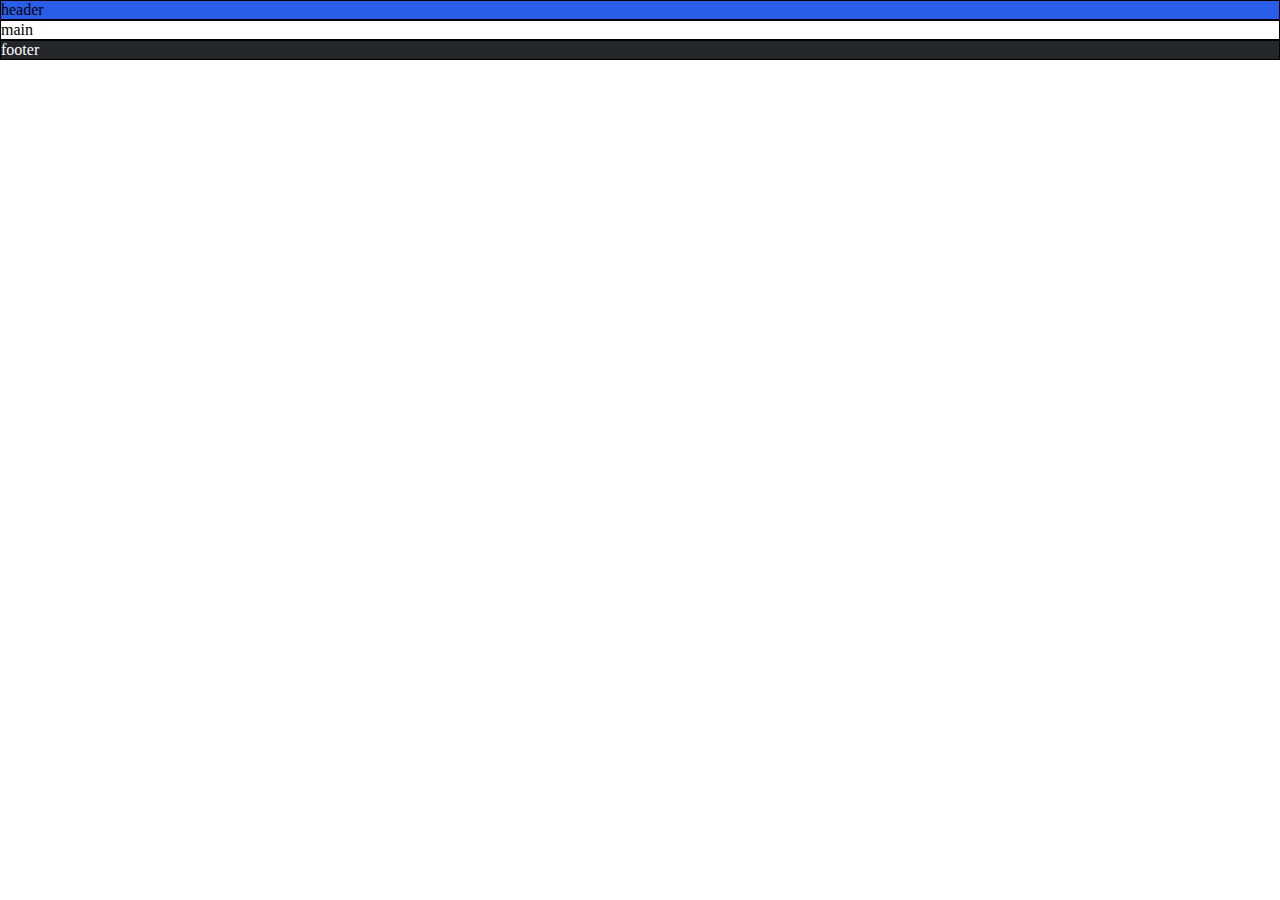
==== index.html @ 6c588169 "fixed first structure" ====
<!DOCTYPE html>
<html lang="en">
<head>
    <meta charset="UTF-8">
    <meta name="viewport" content="width=device-width, initial-scale=1.0">
    <link rel="stylesheet" href="css/style.css">
    <title>Discord</title>
</head>
<body>
    <header class="debug">
        header
    </header>

    <main class="debug">
        main
    </main>

    <footer class="debug">
        footer
    </footer>
</body>
</html>
---- css/style.css ----
*{
    margin: 0;
    padding: 0;
    box-sizing: border-box;
}
:root {
	--color-accessory: #7585e2;
	--color-secondary: #ffffff;
	--color-header-bg: #2a5ee8;
	--color-primary: #23272a;
	--color-grey-bg: #f6f6f6;
}
body{
    background-color: var(--color-secondary);
}
.debug{
    border: 1px solid black;
}
.container{
    max-width: 1200px;
    margin: 0 auto;
}
/* header */
header{
    background-color: var(--color-header-bg);
}
footer{
    background-color: var(--color-primary);
    color: white;
}
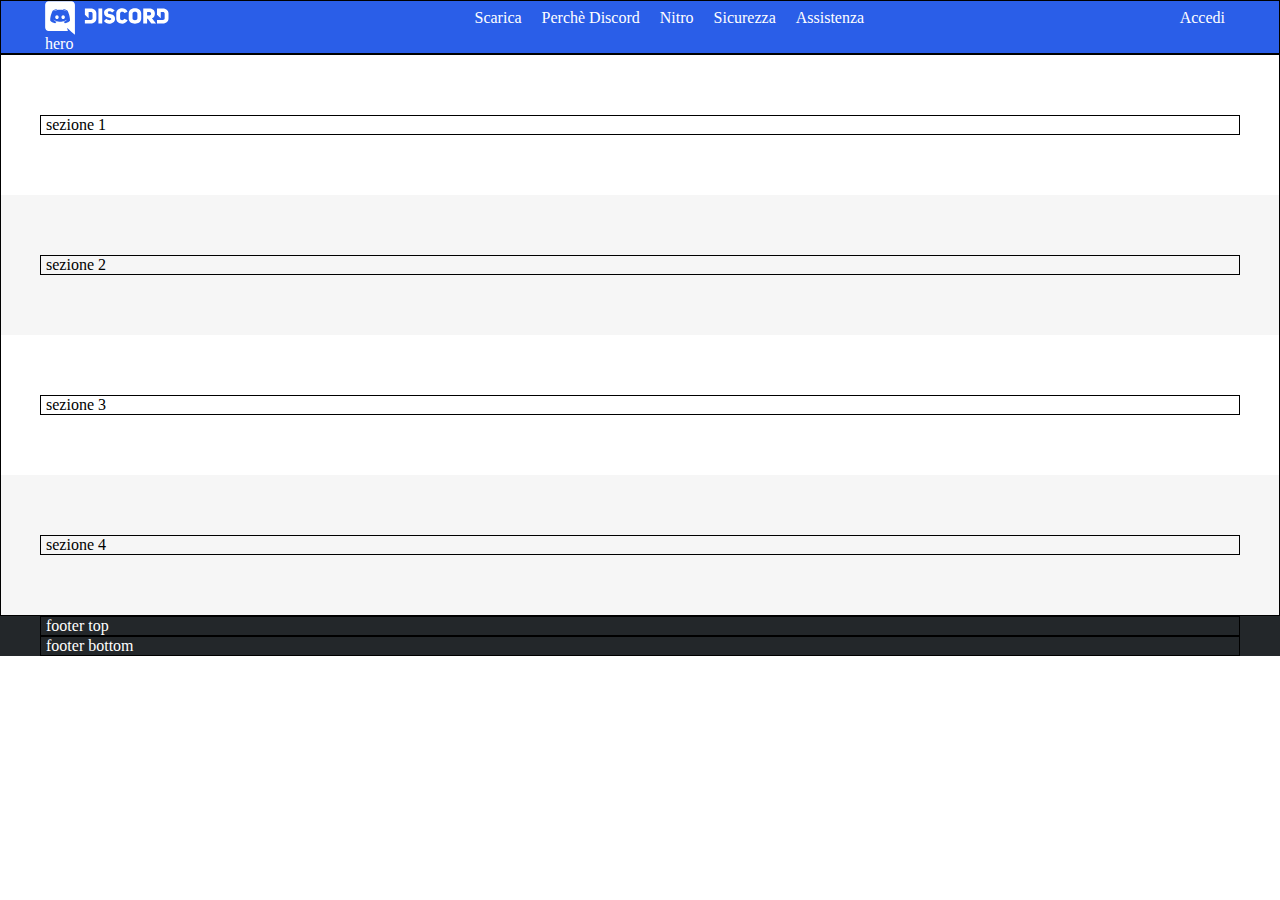
==== commit 543c9b99: "flex header" ====
--- a/index.html
+++ b/index.html
@@ -8,15 +8,49 @@
 </head>
 <body>
     <header class="debug">
-        header
+        <nav class="container d-flex">
+           <img src="img/logo.svg" alt="Logo-Discord">
+            <ul class="d-flex">
+                <li><a href="">Scarica</a></li>
+                <li><a href="">Perchè Discord</a></li>
+                <li><a href="">Nitro</a></li>
+                <li><a href="">Sicurezza</a></li>
+                <li><a href="">Assistenza</a></li>
+            </ul>
+            <a href="">Accedi</a>
+        </nav>
+        <div id="hero" class="container">
+            hero
+        </div>
     </header>
 
     <main class="debug">
-        main
+        <section>
+            <div class="debug container">
+                sezione 1
+            </div>
+        </section>
+        <section class="even">
+            <div class="debug container">
+                sezione 2
+            </div>
+        </section>
+        <section>
+            <div class="debug container">
+                sezione 3
+            </div>
+        </section>
+        <section class="even">
+            <div class="debug container">
+                sezione 4
+            </div>
+        </section>
+        
     </main>
 
-    <footer class="debug">
-        footer
+    <footer>
+        <div class="debug container">footer top</div>
+        <div class="debug container">footer bottom</div>
     </footer>
 </body>
 </html>--- a/css/style.css
+++ b/css/style.css
@@ -19,11 +19,41 @@
 .container{
     max-width: 1200px;
     margin: 0 auto;
+    padding: 0 5px;
 }
+.d-flex{
+    display: flex;
+    flex-flow: row wrap;
+    justify-content: space-between;
+    align-items: center;
+    align-content: center;
+}
+ul{
+    list-style: none;
+}
+a, a:hover{
+    color: var(--color-secondary);
+    display: block;
+    padding: 6px 10px;
+    text-decoration: none;
+}
+
 /* header */
 header{
     background-color: var(--color-header-bg);
+    color: white;
 }
+
+
+/* main */
+main section{
+    padding: 60px 0;
+}
+.even{
+    background-color: var(--color-grey-bg);
+}
+
+/* footer */
 footer{
     background-color: var(--color-primary);
     color: white;
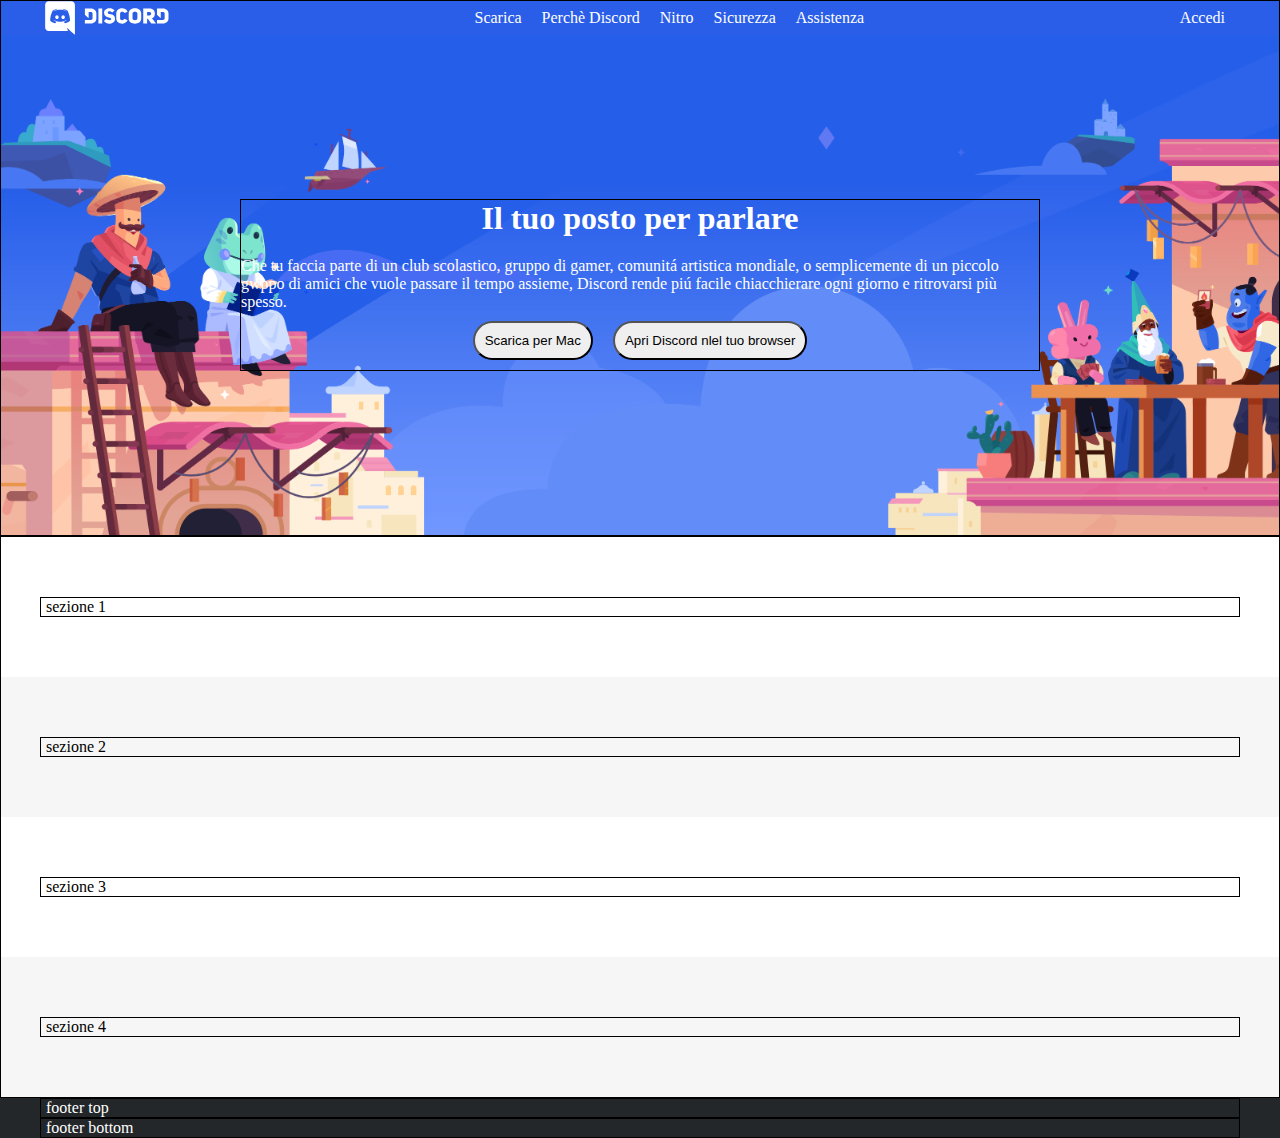
==== commit 7b7814f7: "hero section 1st draft" ====
--- a/index.html
+++ b/index.html
@@ -19,8 +19,17 @@
             </ul>
             <a href="">Accedi</a>
         </nav>
-        <div id="hero" class="container">
-            hero
+        <div id="hero">
+            <div class="container d-flex f-center">
+                <div class="hero-content debug d-flex f-center">
+                    <h1>Il tuo posto per parlare</h1>
+                    <p>Che tu faccia parte di un club scolastico, gruppo di gamer, comunitá artistica mondiale, o semplicemente di un piccolo gwppo di amici che vuole passare il tempo assieme,
+                    Discord rende piú facile chiacchierare ogni giorno e ritrovarsi più spesso.
+                    </p>
+                    <button class="button">Scarica per Mac</button>
+                    <button class="button">Apri Discord nlel tuo browser</button>
+                </div>
+            </div>
         </div>
     </header>
 
--- a/css/style.css
+++ b/css/style.css
@@ -21,13 +21,7 @@
     margin: 0 auto;
     padding: 0 5px;
 }
-.d-flex{
-    display: flex;
-    flex-flow: row wrap;
-    justify-content: space-between;
-    align-items: center;
-    align-content: center;
-}
+
 ul{
     list-style: none;
 }
@@ -37,13 +31,44 @@
     padding: 6px 10px;
     text-decoration: none;
 }
+.button{
+    padding: 10px;
+    margin: 10px;
+    border-radius: 25px;
+}
+
+/* flex */
+.d-flex{
+    display: flex;
+    flex-flow: row wrap;
+    justify-content: space-between;
+    align-items: center;
+    align-content: center;
+}
+.f-center{
+    justify-content: center;
+}
+#hero .container{
+    min-height: 500px;
+}
+
 
 /* header */
 header{
     background-color: var(--color-header-bg);
     color: white;
 }
-
+#hero{
+    background-image: url('../img/jumbo.png');
+    background-size: cover;
+    background-repeat: no-repeat;
+}
+.hero-content{
+    max-width: 800px;
+}
+h1{
+    margin-bottom: 20px;
+}
 
 /* main */
 main section{
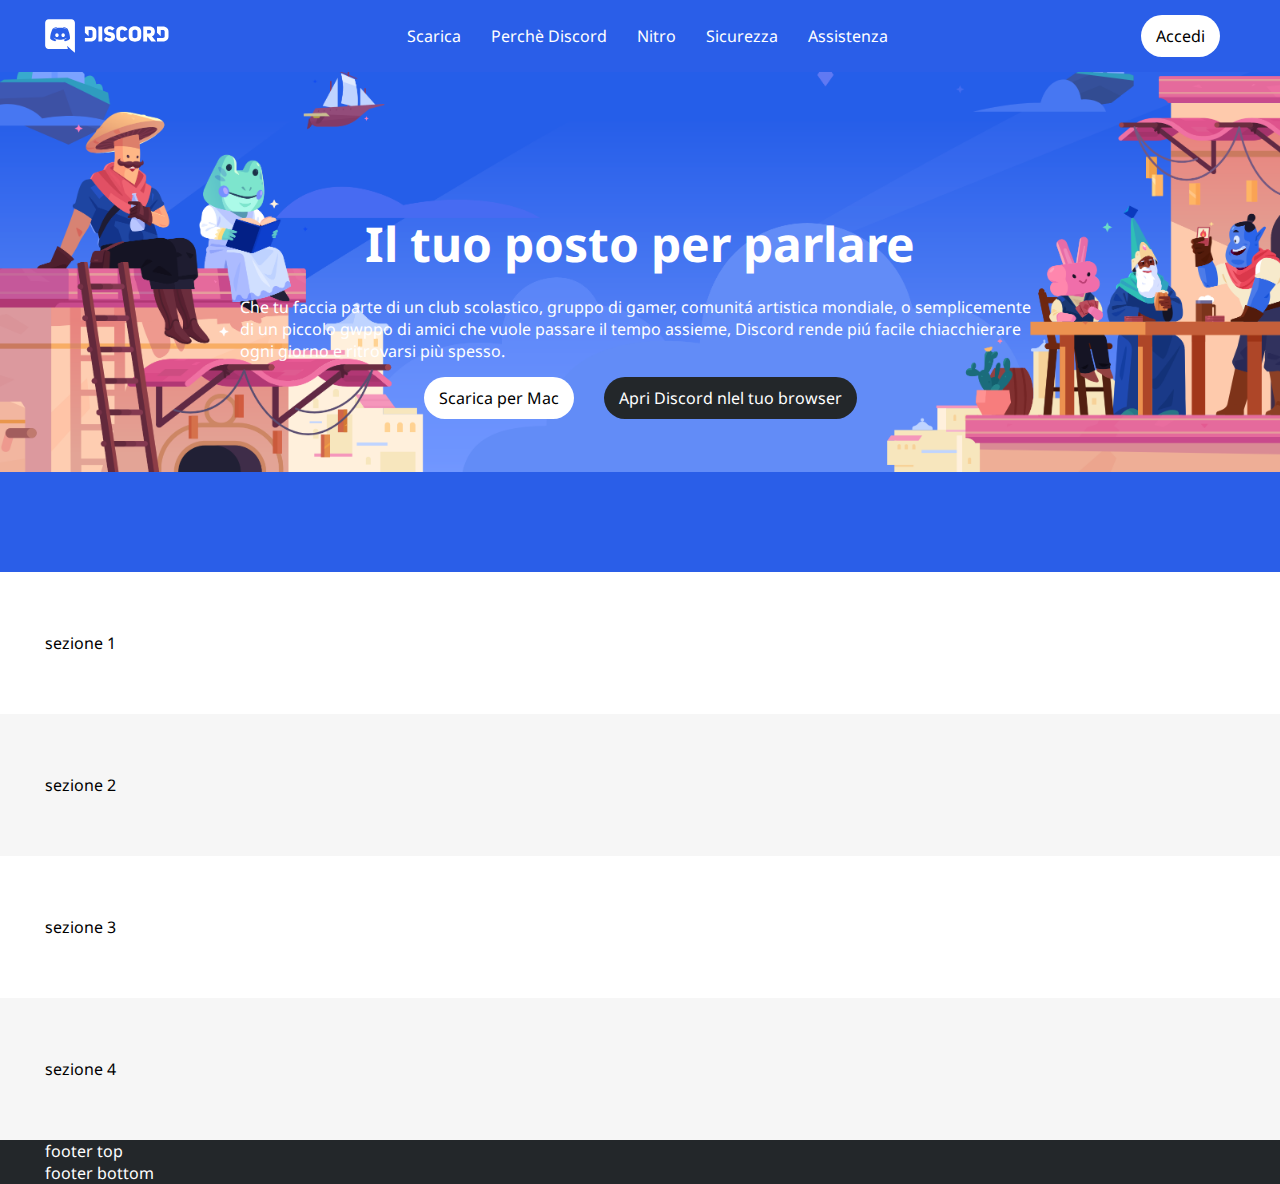
==== commit 79b8a9ed: "ended header" ====
--- a/index.html
+++ b/index.html
@@ -3,6 +3,10 @@
 <head>
     <meta charset="UTF-8">
     <meta name="viewport" content="width=device-width, initial-scale=1.0">
+    <link rel="preconnect" href="https://fonts.googleapis.com">
+    <link rel="preconnect" href="https://fonts.gstatic.com" crossorigin>
+    <link href="https://fonts.googleapis.com/css2?family=Noto+Sans&display=swap" rel="stylesheet">
+    <link rel="stylesheet" href="https://cdnjs.cloudflare.com/ajax/libs/font-awesome/6.4.2/css/all.min.css" integrity="sha512-z3gLpd7yknf1YoNbCzqRKc4qyor8gaKU1qmn+CShxbuBusANI9QpRohGBreCFkKxLhei6S9CQXFEbbKuqLg0DA==" crossorigin="anonymous" referrerpolicy="no-referrer" />
     <link rel="stylesheet" href="css/style.css">
     <title>Discord</title>
 </head>
@@ -17,7 +21,7 @@
                 <li><a href="">Sicurezza</a></li>
                 <li><a href="">Assistenza</a></li>
             </ul>
-            <a href="">Accedi</a>
+            <a href="" class="button">Accedi</a>
         </nav>
         <div id="hero">
             <div class="container d-flex f-center">
@@ -26,8 +30,11 @@
                     <p>Che tu faccia parte di un club scolastico, gruppo di gamer, comunitá artistica mondiale, o semplicemente di un piccolo gwppo di amici che vuole passare il tempo assieme,
                     Discord rende piú facile chiacchierare ogni giorno e ritrovarsi più spesso.
                     </p>
-                    <button class="button">Scarica per Mac</button>
-                    <button class="button">Apri Discord nlel tuo browser</button>
+                    <a href="" class="button">
+                        <i class="fa-solid fa-down-long" style="color: #000000;"></i>
+                        Scarica per Mac
+                    </a>
+                    <a href="" class="button bg-primary">Apri Discord nlel tuo browser</a>
                 </div>
             </div>
         </div>
--- a/css/style.css
+++ b/css/style.css
@@ -9,13 +9,14 @@
 	--color-header-bg: #2a5ee8;
 	--color-primary: #23272a;
 	--color-grey-bg: #f6f6f6;
+    font-family: 'Noto Sans', sans-serif;
 }
 body{
     background-color: var(--color-secondary);
 }
-.debug{
+/* .debug{
     border: 1px solid black;
-}
+} */
 .container{
     max-width: 1200px;
     margin: 0 auto;
@@ -28,13 +29,18 @@
 a, a:hover{
     color: var(--color-secondary);
     display: block;
-    padding: 6px 10px;
+    padding: 10px 15px;
     text-decoration: none;
 }
 .button{
-    padding: 10px;
-    margin: 10px;
+    margin: 15px;
+    background-color: var(--color-secondary);
     border-radius: 25px;
+    color: black;
+}
+.bg-primary{
+    background-color: var(--color-primary);
+    color: var(--color-secondary);
 }
 
 /* flex */
@@ -62,13 +68,18 @@
     background-image: url('../img/jumbo.png');
     background-size: cover;
     background-repeat: no-repeat;
+    background-position: 0 -100px;
 }
 .hero-content{
     max-width: 800px;
 }
 h1{
     margin-bottom: 20px;
+    font-size: 3em;
 }
+/* nav{
+    margin-top: 30px;
+} */
 
 /* main */
 main section{
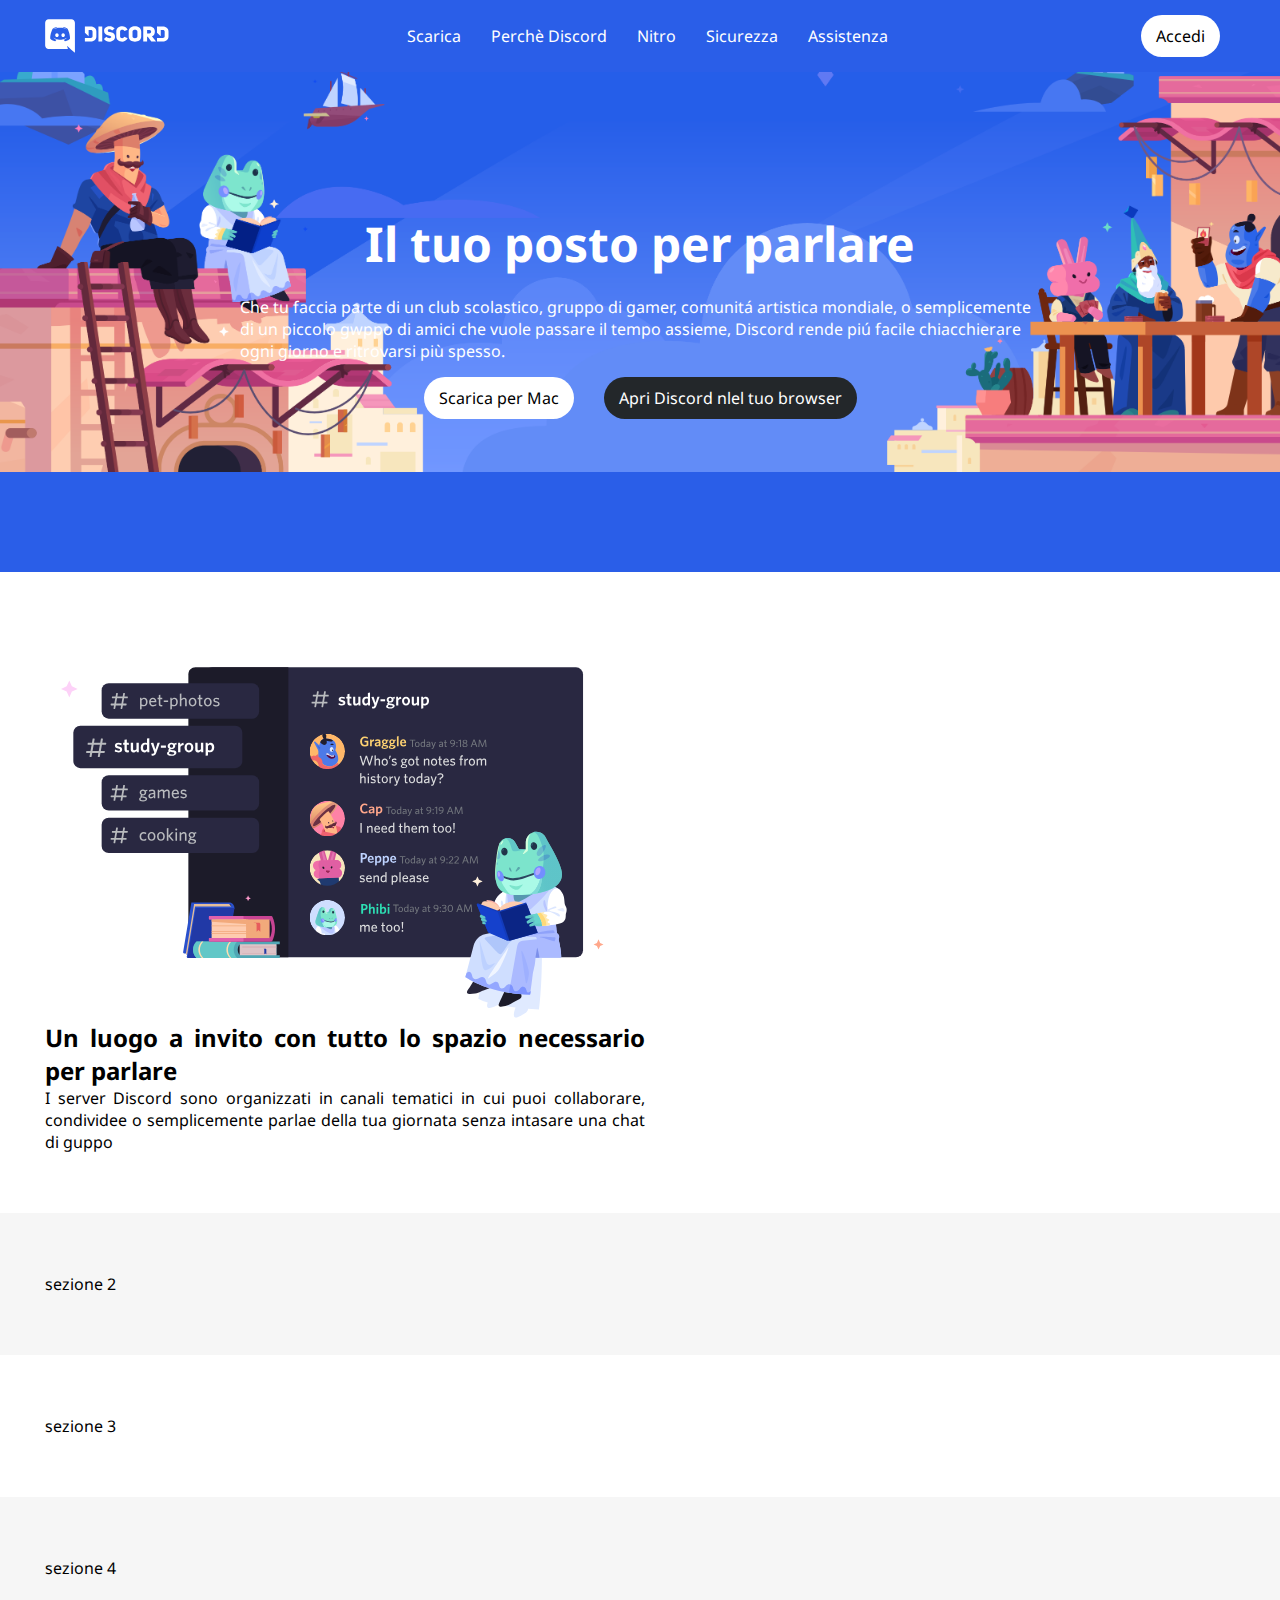
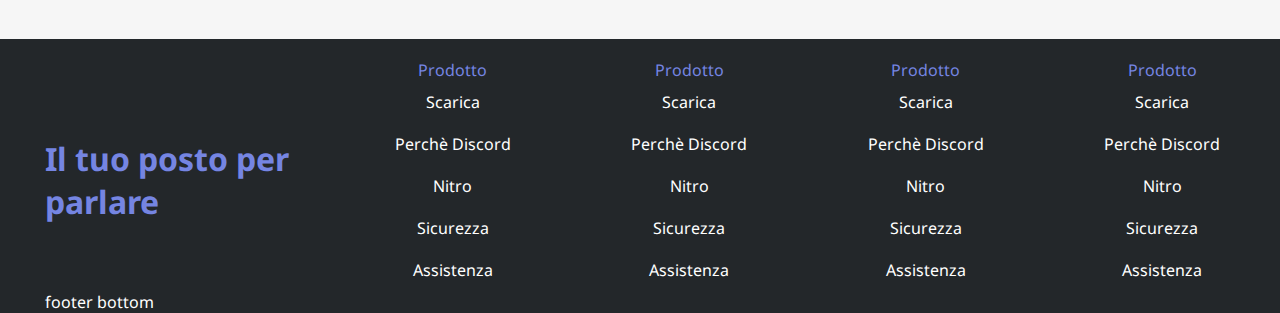
==== commit f7fce76b: "setted footer and started main" ====
--- a/index.html
+++ b/index.html
@@ -42,8 +42,12 @@
 
     <main class="debug">
         <section>
-            <div class="debug container">
-                sezione 1
+            <div class="debug container d-flex">
+                <img src="img/item1.svg" alt="image-1" class="image">
+                <div class="text-main">
+                    <h2>Un luogo a invito con tutto lo spazio necessario per parlare</h2>
+                    <p>I server Discord sono organizzati in canali tematici in cui puoi collaborare, condividee o semplicemente parlae della tua giornata senza intasare una chat di guppo</p>
+                </div>
             </div>
         </section>
         <section class="even">
@@ -61,11 +65,65 @@
                 sezione 4
             </div>
         </section>
-        
+
     </main>
 
     <footer>
-        <div class="debug container">footer top</div>
+        <div class="debug footer-top d-flex f-center container">
+            <!-- <ul class="d-flex list-footer">
+                <li class="footer-subtitle"><strong>Il tuo posto per <br>parlare</strong></li>
+                <li><a href=""></a>Scarica</li>
+                <li><a href=""></a>Perchè Discord</li>
+                <li><a href=""></a>Nitro</li>
+                <li><a href=""></a>Sicurezza</li>
+                <li><a href=""></a>Assistenza</li>
+            </ul> -->
+            <div class="d-flex">
+                <h3 class="footer-subtitle">
+                    Il tuo posto per <br>parlare
+                </h3>
+            </div>
+            <div class="d-flex">
+                <ul class="d-flex list-footer">
+                    <li class="list-title">Prodotto</li>
+                    <li><a href="">Scarica</a></li>
+                    <li><a href="">Perchè Discord</a></li>
+                    <li><a href="">Nitro</a></li>
+                    <li><a href="">Sicurezza</a></li>
+                    <li><a href="">Assistenza</a></li>
+                </ul>
+            </div>
+            <div class="d-flex">
+                <ul class="d-flex list-footer">
+                    <li class="list-title">Prodotto</li>
+                    <li><a href="">Scarica</a></li>
+                    <li><a href="">Perchè Discord</a></li>
+                    <li><a href="">Nitro</a></li>
+                    <li><a href="">Sicurezza</a></li>
+                    <li><a href="">Assistenza</a></li>
+                </ul>
+            </div><div class="d-flex">
+                <ul class="d-flex list-footer">
+                    <li class="list-title">Prodotto</li>
+                    <li><a href="">Scarica</a></li>
+                    <li><a href="">Perchè Discord</a></li>
+                    <li><a href="">Nitro</a></li>
+                    <li><a href="">Sicurezza</a></li>
+                    <li><a href="">Assistenza</a></li>
+                </ul>
+            </div><div class="d-flex">
+                <ul class="d-flex list-footer">
+                    <li class="list-title">Prodotto</li>
+                    <li><a href="">Scarica</a></li>
+                    <li><a href="">Perchè Discord</a></li>
+                    <li><a href="">Nitro</a></li>
+                    <li><a href="">Sicurezza</a></li>
+                    <li><a href="">Assistenza</a></li>
+                </ul>
+            </div>
+
+
+        </div>
         <div class="debug container">footer bottom</div>
     </footer>
 </body>
--- a/css/style.css
+++ b/css/style.css
@@ -88,9 +88,35 @@
 .even{
     background-color: var(--color-grey-bg);
 }
+.text-main{
+    text-align:justify;
+    max-width: 600px;
+    flex-wrap: nowrap;
+}
+.image{
+    max-width: 600px; 
+}
 
 /* footer */
 footer{
     background-color: var(--color-primary);
     color: white;
 }
+.footer-top{
+    justify-content: space-between;
+    padding-top: 20px;
+}
+.footer-subtitle{
+    color: var(--color-accessory);
+    font-size: 2em;
+}
+.list-footer{
+    flex-direction: column;
+}
+.list-title{
+    color: var(--color-accessory);
+}
+h3{
+    margin-top: 10px;
+    align-content:start;
+}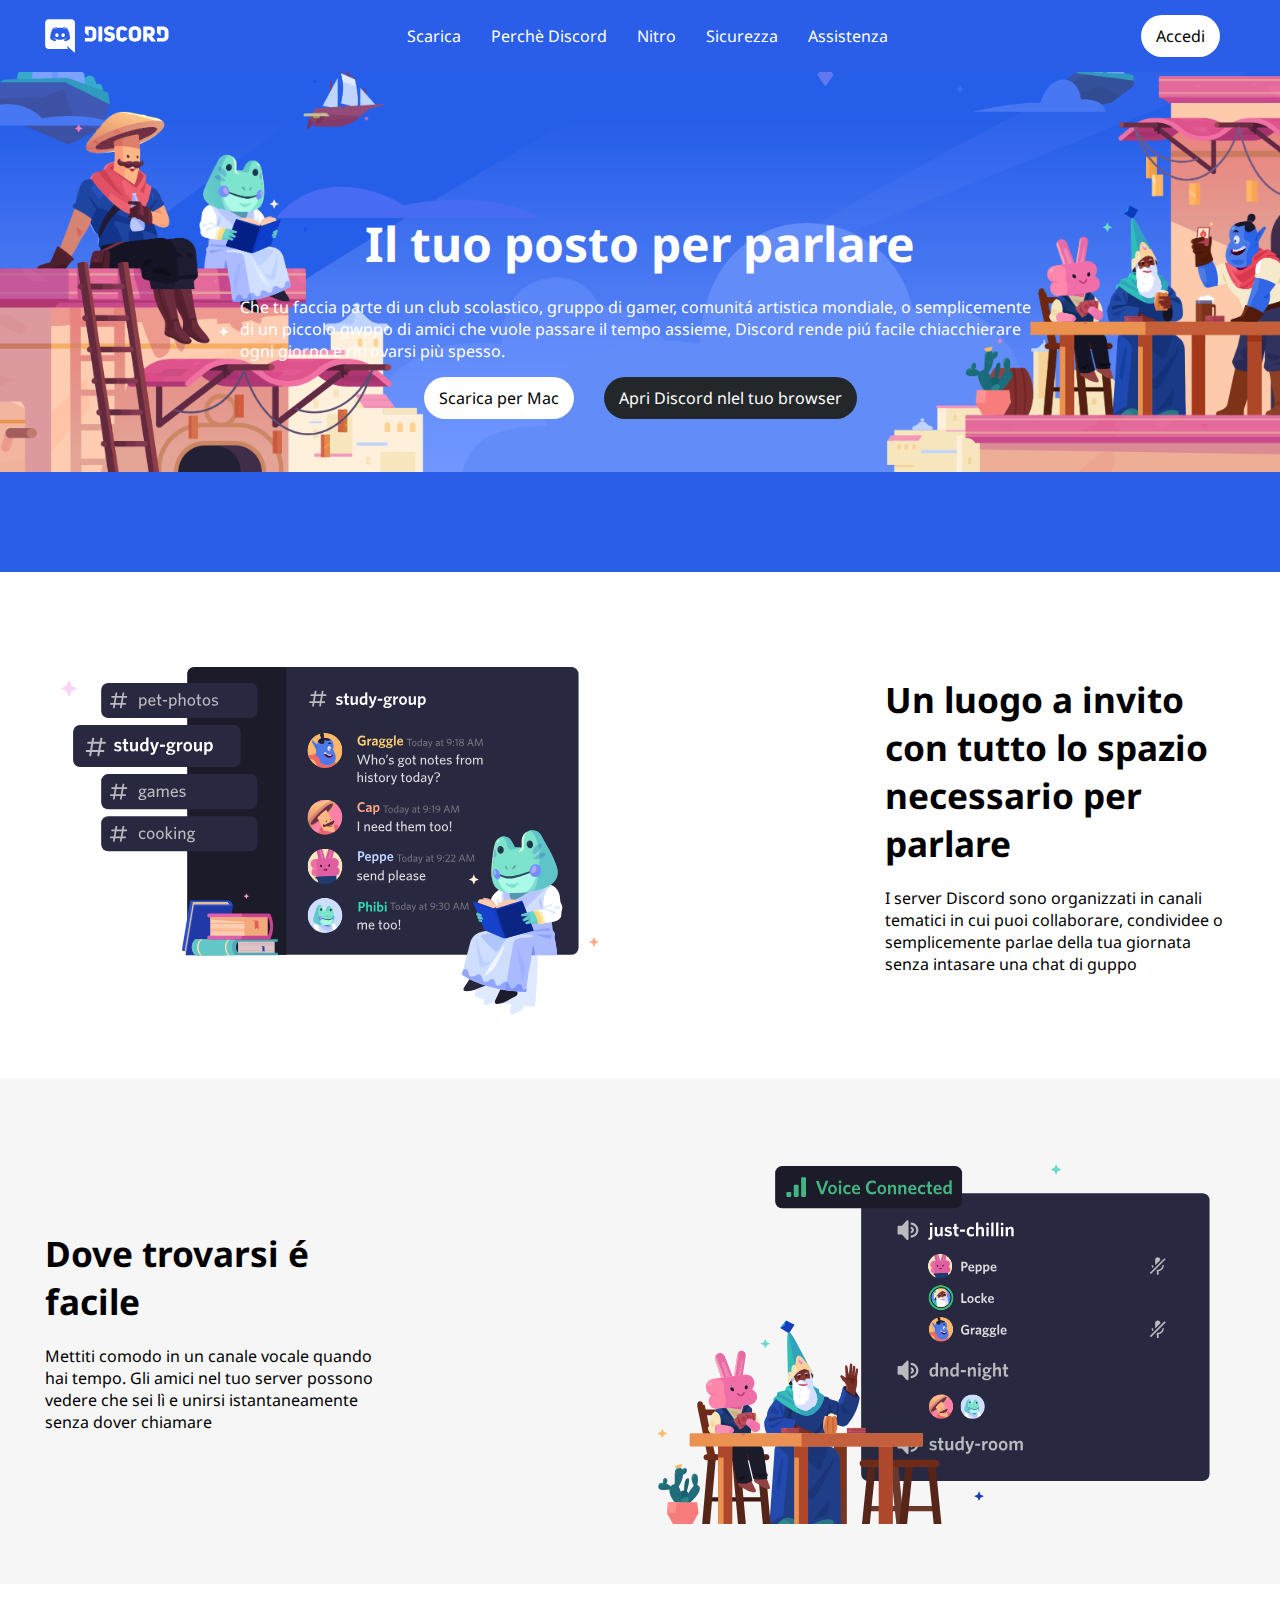
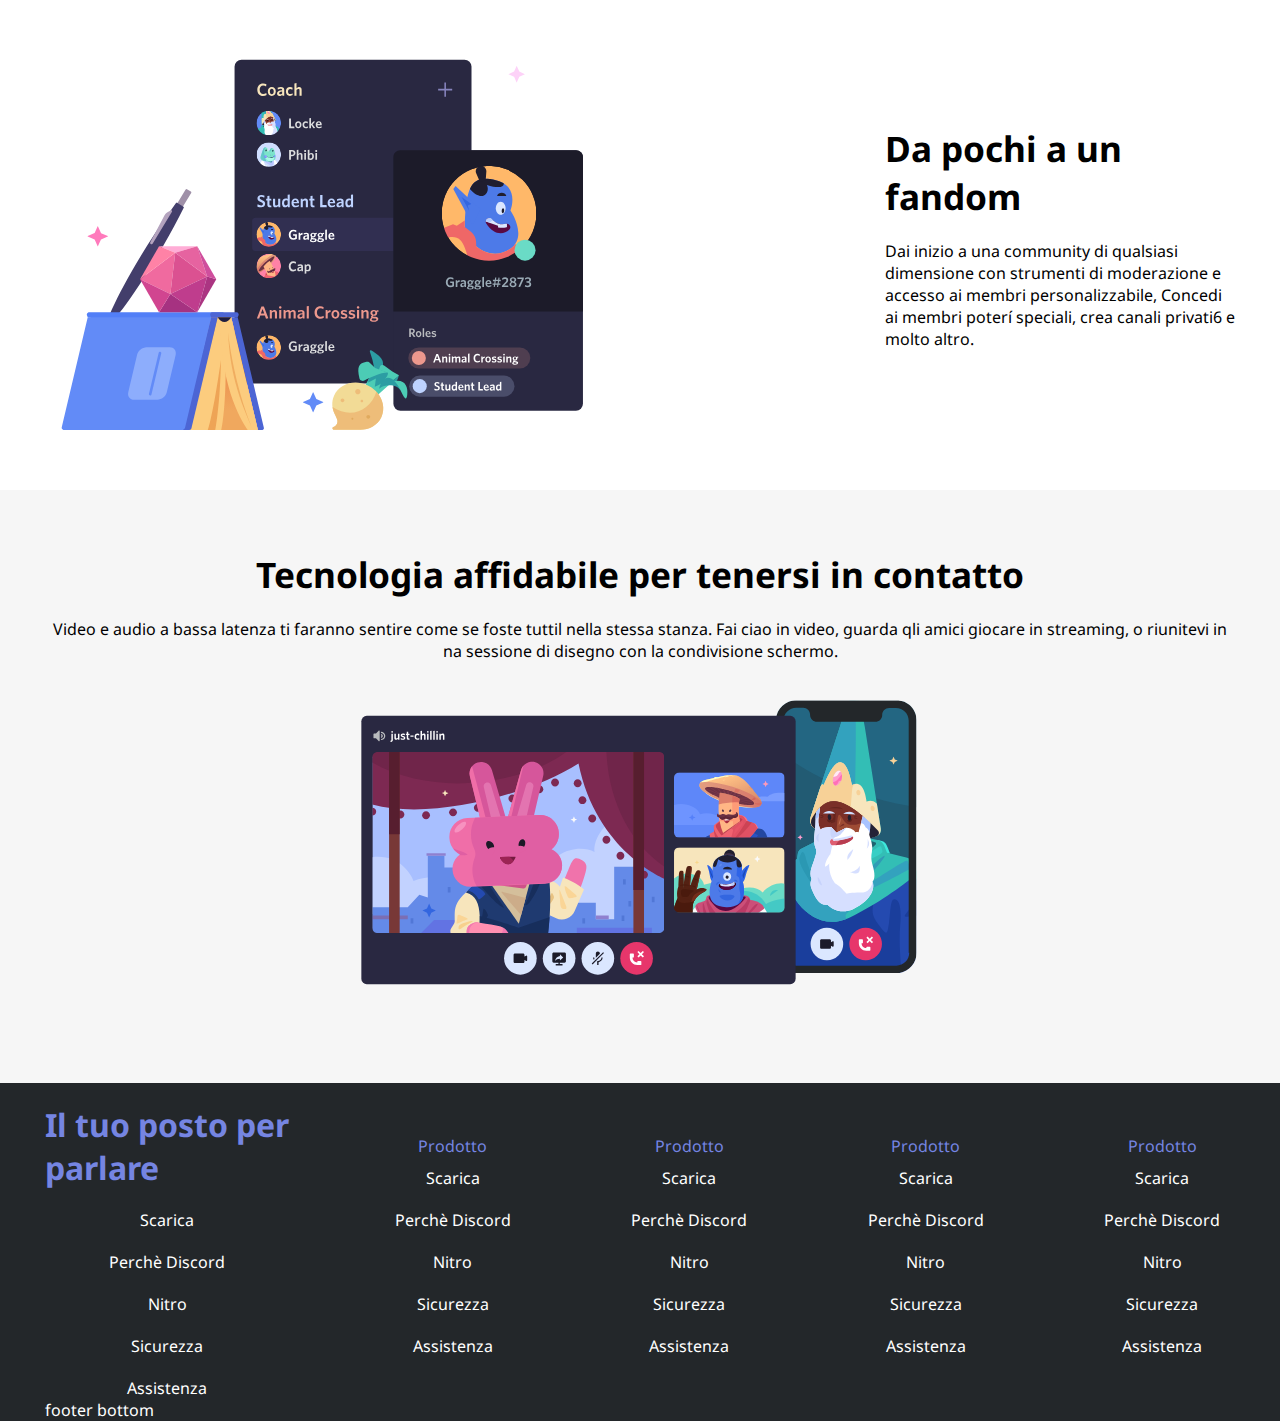
==== commit fa8a0711: "setted main and added contens" ====
--- a/index.html
+++ b/index.html
@@ -51,18 +51,34 @@
             </div>
         </section>
         <section class="even">
-            <div class="debug container">
-                sezione 2
+            <div class="debug container d-flex" id="box-reverse">
+                <img src="img/item2.svg" alt="image-2" class="image">
+                <div class="text-main">
+                    <h2>Dove trovarsi é facile</h2>
+                    <p>Mettiti comodo in un canale vocale quando hai tempo. Gli amici nel tuo server possono vedere che sei lì e unirsi istantaneamente senza dover chiamare</p>
+                </div>
             </div>
         </section>
         <section>
-            <div class="debug container">
-                sezione 3
+            <div class="debug container d-flex">
+                <img src="img/item3.svg" alt="image-3" class="image">
+                <div class="text-main">
+                    <h2>Da pochi a un fandom</h2>
+                    <p>Dai inizio a una community di qualsiasi
+                        dimensione con strumenti di moderazione e
+                        accesso ai membri personalizzabile,
+                        Concedi ai membri poterí speciali, crea
+                        canali privati6 e molto altro.</p>
+                </div>
             </div>
         </section>
         <section class="even">
-            <div class="debug container">
-                sezione 4
+            <div class="debug container d-flex" id="big-box">
+                <img src="img/item4-big.svg" alt="image-4" class="image">
+                <div>
+                    <h2 class="big-text">Tecnologia affidabile per tenersi in contatto</h2>
+                    <p class="big-text">Video e audio a bassa latenza ti faranno sentire come se foste tuttil nella stessa stanza. Fai ciao in video, guarda qli amici giocare in streaming, o riunitevi in na sessione di disegno con la condivisione schermo.</p>
+                </div>
             </div>
         </section>
 
@@ -70,19 +86,19 @@
 
     <footer>
         <div class="debug footer-top d-flex f-center container">
-            <!-- <ul class="d-flex list-footer">
+            <ul class="d-flex list-footer">
                 <li class="footer-subtitle"><strong>Il tuo posto per <br>parlare</strong></li>
                 <li><a href=""></a>Scarica</li>
                 <li><a href=""></a>Perchè Discord</li>
                 <li><a href=""></a>Nitro</li>
                 <li><a href=""></a>Sicurezza</li>
                 <li><a href=""></a>Assistenza</li>
-            </ul> -->
-            <div class="d-flex">
+            </ul>
+            <!-- <div class="d-flex">
                 <h3 class="footer-subtitle">
                     Il tuo posto per <br>parlare
                 </h3>
-            </div>
+            </div> -->
             <div class="d-flex">
                 <ul class="d-flex list-footer">
                     <li class="list-title">Prodotto</li>
--- a/css/style.css
+++ b/css/style.css
@@ -17,11 +17,7 @@
 /* .debug{
     border: 1px solid black;
 } */
-.container{
-    max-width: 1200px;
-    margin: 0 auto;
-    padding: 0 5px;
-}
+
 
 ul{
     list-style: none;
@@ -37,6 +33,7 @@
     background-color: var(--color-secondary);
     border-radius: 25px;
     color: black;
+    
 }
 .bg-primary{
     background-color: var(--color-primary);
@@ -89,12 +86,30 @@
     background-color: var(--color-grey-bg);
 }
 .text-main{
-    text-align:justify;
-    max-width: 600px;
-    flex-wrap: nowrap;
+    text-align:left;
+    max-width: 350px;
+}
+h2{
+    font-size: 2.2em;
+    margin-bottom: 20px;
 }
 .image{
-    max-width: 600px; 
+    max-width: calc(100% / 2); 
+    min-width: 400px;
+}
+.container{
+    max-width: 1200px;
+    margin: 0 auto;
+    padding: 0 5px;
+}
+#box-reverse{
+    flex-direction: row-reverse;
+}
+#big-box{
+    flex-direction: column-reverse;
+}
+.big-text{
+    text-align: center;
 }
 
 /* footer */
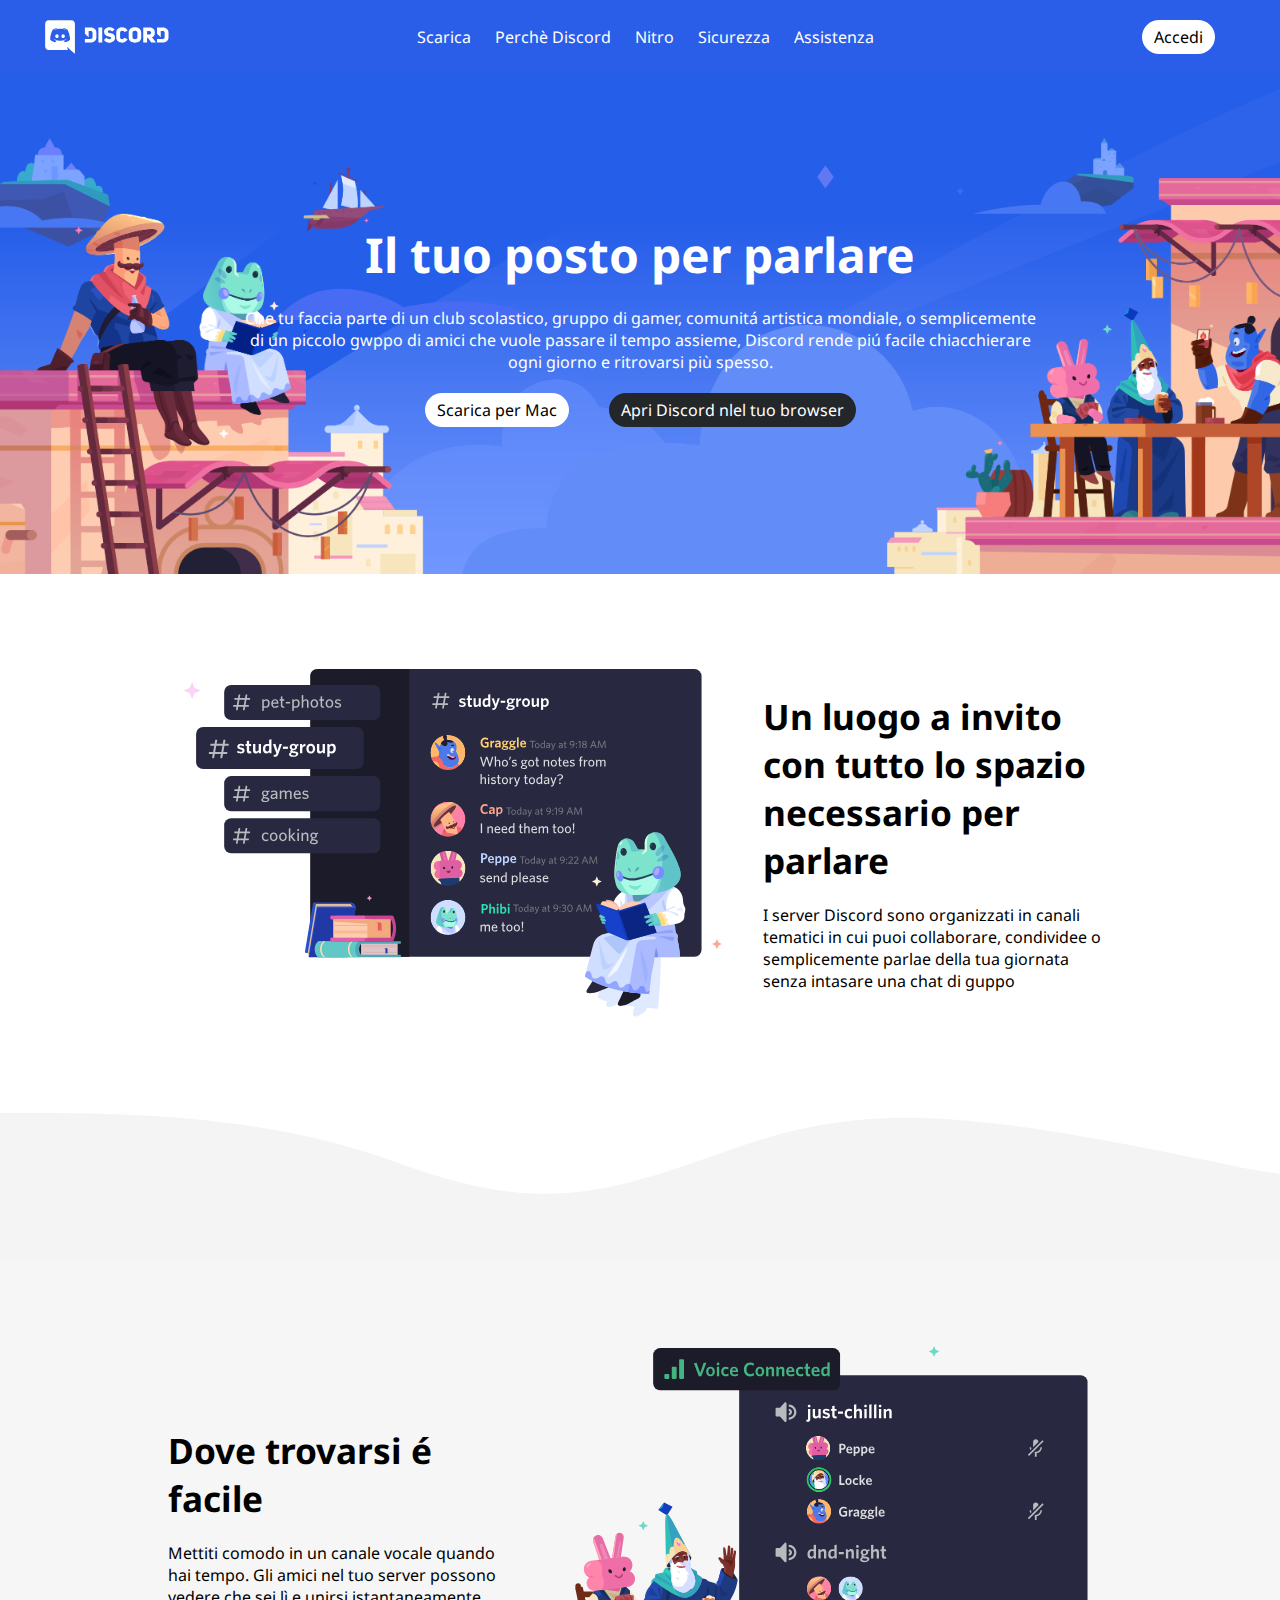
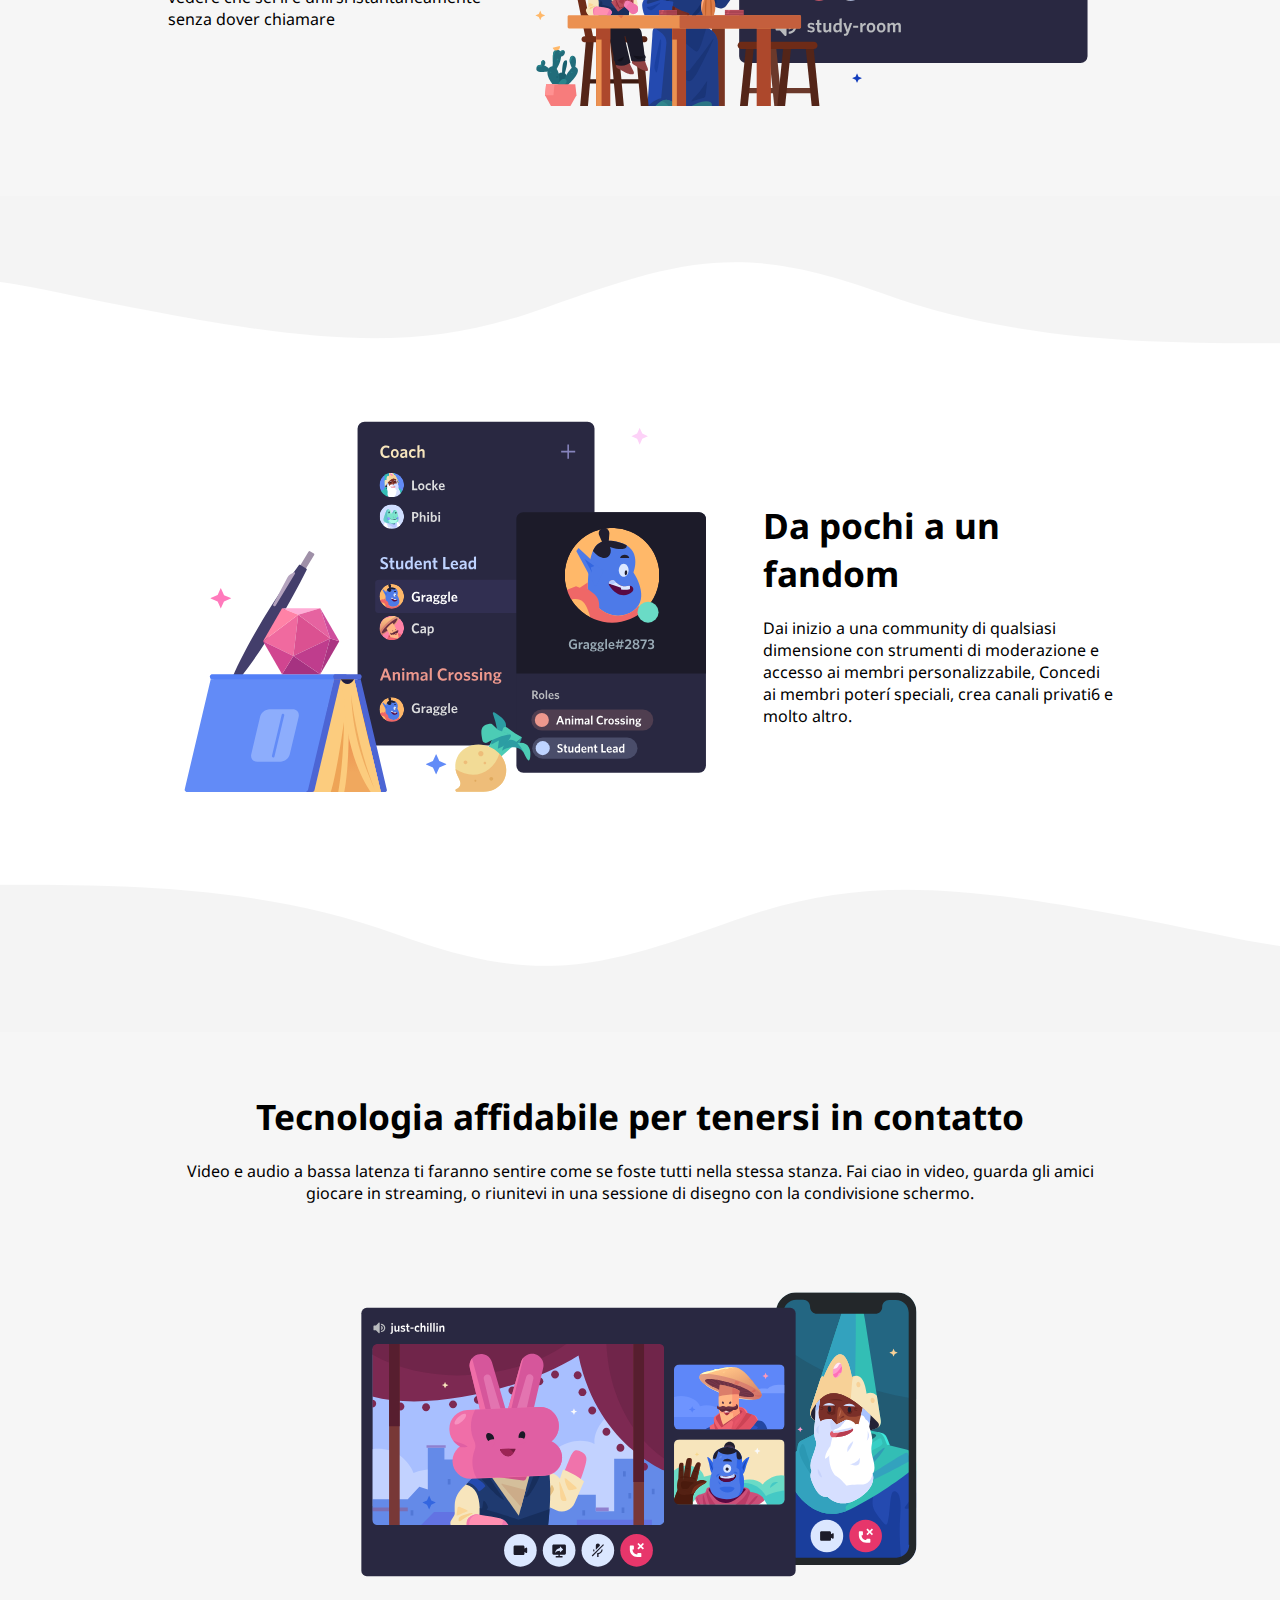
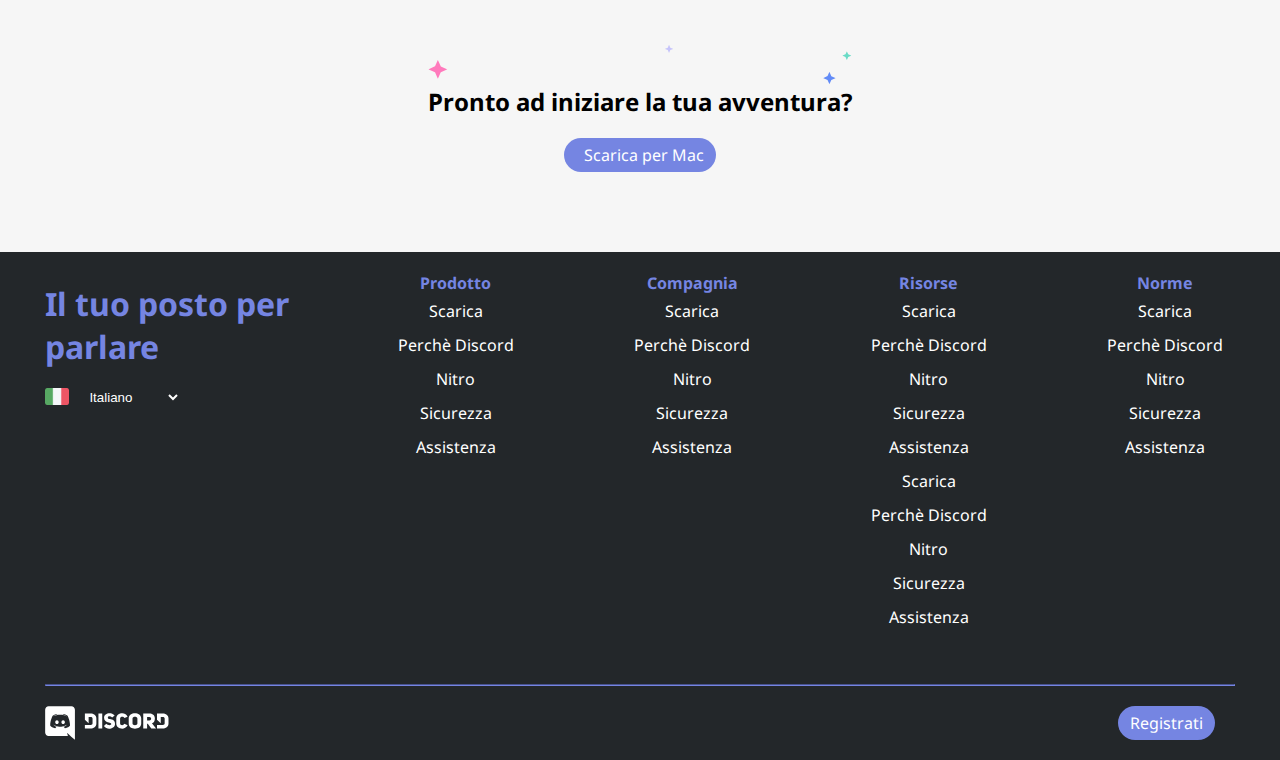
==== commit 40b82db0: "fixed flex contents and shadow-button" ====
--- a/index.html
+++ b/index.html
@@ -13,9 +13,9 @@
 <body>
     <header class="debug">
         <nav class="container d-flex">
-           <img src="img/logo.svg" alt="Logo-Discord">
+           <img src="img/logo.svg" alt="Logo-Discord" #logo>
             <ul class="d-flex">
-                <li><a href="">Scarica</a></li>
+                <li><a href="pages/download.html">Scarica</a></li>
                 <li><a href="">Perchè Discord</a></li>
                 <li><a href="">Nitro</a></li>
                 <li><a href="">Sicurezza</a></li>
@@ -42,7 +42,7 @@
 
     <main class="debug">
         <section>
-            <div class="debug container d-flex">
+            <div class="debug container d-flex f-center">
                 <img src="img/item1.svg" alt="image-1" class="image">
                 <div class="text-main">
                     <h2>Un luogo a invito con tutto lo spazio necessario per parlare</h2>
@@ -50,8 +50,11 @@
                 </div>
             </div>
         </section>
+        <div>
+            <img src="img/wave.svg" alt="wave" class="wave-img">
+        </div>
         <section class="even">
-            <div class="debug container d-flex" id="box-reverse">
+            <div class="debug container d-flex f-center" id="box-reverse">
                 <img src="img/item2.svg" alt="image-2" class="image">
                 <div class="text-main">
                     <h2>Dove trovarsi é facile</h2>
@@ -59,8 +62,11 @@
                 </div>
             </div>
         </section>
+        <div>
+            <img src="img/wave.svg" alt="wave" class="wave-img reverse-wv">
+        </div>
         <section>
-            <div class="debug container d-flex">
+            <div class="debug container d-flex f-center">
                 <img src="img/item3.svg" alt="image-3" class="image">
                 <div class="text-main">
                     <h2>Da pochi a un fandom</h2>
@@ -72,36 +78,49 @@
                 </div>
             </div>
         </section>
-        <section class="even">
-            <div class="debug container d-flex" id="big-box">
+        <div>
+            <img src="img/wave.svg" alt="wave3" class="wave-img">
+        </div>
+        <section class="even column d-flex f-center">
+            <div class="debug container d-flex col-rev">
                 <img src="img/item4-big.svg" alt="image-4" class="image">
-                <div>
-                    <h2 class="big-text">Tecnologia affidabile per tenersi in contatto</h2>
-                    <p class="big-text">Video e audio a bassa latenza ti faranno sentire come se foste tuttil nella stessa stanza. Fai ciao in video, guarda qli amici giocare in streaming, o riunitevi in na sessione di disegno con la condivisione schermo.</p>
+                <div class="big-text">
+                    <h2>Tecnologia affidabile per tenersi in contatto</h2>
+                    <p >Video e audio a bassa latenza ti faranno sentire come se foste tutti nella stessa stanza. Fai ciao in video, guarda gli amici giocare in streaming, o riunitevi in una sessione di disegno con la condivisione schermo.</p>
                 </div>
+            </div>
+            <div class="container d-flex f-center column">
+                <div class="starred container">
+                    <h4>Pronto ad iniziare la tua avventura?</h4>
+                </div>
+                <a href="" class="button bg-purple"><i class="fa-solid fa-down-long" style="color: #ffffff;"></i>&nbsp
+                    Scarica per Mac</a>
             </div>
         </section>
 
     </main>
 
     <footer>
-        <div class="debug footer-top d-flex f-center container">
-            <ul class="d-flex list-footer">
-                <li class="footer-subtitle"><strong>Il tuo posto per <br>parlare</strong></li>
-                <li><a href=""></a>Scarica</li>
-                <li><a href=""></a>Perchè Discord</li>
-                <li><a href=""></a>Nitro</li>
-                <li><a href=""></a>Sicurezza</li>
-                <li><a href=""></a>Assistenza</li>
-            </ul>
-            <!-- <div class="d-flex">
-                <h3 class="footer-subtitle">
+        <div class="debug footer-top d-flex  container">
+            <div class="d-flex column" id="ft-1div">
+                <h3 class="footer-subtitle column">
                     Il tuo posto per <br>parlare
                 </h3>
-            </div> -->
+                <div class="d-flex" id="languages-box">
+                    <img src="img/ita.png" alt="img-ita" id="languages-img">
+                    <select name="language" id="languages"><option value="Italiano">Italiano</option><option value="Inglese">Inglese</option><option value="Francese">Francese</option><option value="Spagnolo">Spagnolo</option></select>
+                </div>
+                <div class="icones d-flex">
+                    <a href=""><i class="fa-brands fa-twitter" style="color: #ffffff;"></i></a>
+                    <a href=""><i class="fa-brands fa-instagram" style="color: #ffffff;"></i></a>
+                    <a href=""><i class="fa-brands fa-square-facebook" style="color: #ffffff;"></i></a>
+                    <a href=""><i class="fa-brands fa-youtube" style="color: #ffffff;"></i></a>
+                </div>
+            </div>
+
             <div class="d-flex">
                 <ul class="d-flex list-footer">
-                    <li class="list-title">Prodotto</li>
+                    <li class="list-title"><strong>Prodotto</strong></li>
                     <li><a href="">Scarica</a></li>
                     <li><a href="">Perchè Discord</a></li>
                     <li><a href="">Nitro</a></li>
@@ -111,7 +130,7 @@
             </div>
             <div class="d-flex">
                 <ul class="d-flex list-footer">
-                    <li class="list-title">Prodotto</li>
+                    <li class="list-title"><strong>Compagnia</strong></li>
                     <li><a href="">Scarica</a></li>
                     <li><a href="">Perchè Discord</a></li>
                     <li><a href="">Nitro</a></li>
@@ -120,7 +139,12 @@
                 </ul>
             </div><div class="d-flex">
                 <ul class="d-flex list-footer">
-                    <li class="list-title">Prodotto</li>
+                    <li class="list-title"><strong>Risorse</strong></li>
+                    <li><a href="">Scarica</a></li>
+                    <li><a href="">Perchè Discord</a></li>
+                    <li><a href="">Nitro</a></li>
+                    <li><a href="">Sicurezza</a></li>
+                    <li><a href="">Assistenza</a></li>
                     <li><a href="">Scarica</a></li>
                     <li><a href="">Perchè Discord</a></li>
                     <li><a href="">Nitro</a></li>
@@ -129,7 +153,7 @@
                 </ul>
             </div><div class="d-flex">
                 <ul class="d-flex list-footer">
-                    <li class="list-title">Prodotto</li>
+                    <li class="list-title"><strong>Norme</strong></li>
                     <li><a href="">Scarica</a></li>
                     <li><a href="">Perchè Discord</a></li>
                     <li><a href="">Nitro</a></li>
@@ -137,10 +161,16 @@
                     <li><a href="">Assistenza</a></li>
                 </ul>
             </div>
+            <hr>
 
 
         </div>
-        <div class="debug container">footer bottom</div>
+        <div class="debug container d-flex">
+            <img src="img/logo.svg" alt="logo-2">
+            <a href="" class="button bg-purple">
+                Registrati
+            </a>
+        </div>
     </footer>
 </body>
 </html>--- a/css/style.css
+++ b/css/style.css
@@ -9,10 +9,10 @@
 	--color-header-bg: #2a5ee8;
 	--color-primary: #23272a;
 	--color-grey-bg: #f6f6f6;
-    font-family: 'Noto Sans', sans-serif;
 }
 body{
     background-color: var(--color-secondary);
+    font-family: 'Noto Sans', sans-serif;
 }
 /* .debug{
     border: 1px solid black;
@@ -22,22 +22,38 @@
 ul{
     list-style: none;
 }
-a, a:hover{
+a{
     color: var(--color-secondary);
     display: block;
-    padding: 10px 15px;
+    padding: 6px 12px;
     text-decoration: none;
+    font-weight: 600px;
+}
+a:hover{
+    text-decoration: underline;
 }
 .button{
-    margin: 15px;
+    margin: 20px;
     background-color: var(--color-secondary);
     border-radius: 25px;
-    color: black;
+    color: black; 
+    /* padding: 10px 20px;   */
     
 }
+a.button:hover{
+    text-decoration: none;
+    box-shadow: 0.3px 0.3px 5px 0.5px black;
+}
 .bg-primary{
     background-color: var(--color-primary);
     color: var(--color-secondary);
+}
+
+.bg-purple{
+    background-color: var(--color-accessory);
+    color: var(--color-secondary);
+    max-width: 200px;
+    text-align: center;
 }
 
 /* flex */
@@ -65,13 +81,17 @@
     background-image: url('../img/jumbo.png');
     background-size: cover;
     background-repeat: no-repeat;
-    background-position: 0 -100px;
+    min-height: 500px;
+}
+.hero p{
+    line-height: 1.8em;
 }
 .hero-content{
     max-width: 800px;
+    text-align: center;
 }
 h1{
-    margin-bottom: 20px;
+    padding: 20px;
     font-size: 3em;
 }
 /* nav{
@@ -96,6 +116,7 @@
 .image{
     max-width: calc(100% / 2); 
     min-width: 400px;
+    margin-bottom: 30px;
 }
 .container{
     max-width: 1200px;
@@ -105,13 +126,36 @@
 #box-reverse{
     flex-direction: row-reverse;
 }
-#big-box{
+.col-rev{
     flex-direction: column-reverse;
 }
+.column{
+    flex-direction: column;
+    justify-content:flex-start;
+}
 .big-text{
     text-align: center;
-}
-
+    padding-bottom: 50px;
+    max-width: 80%;
+}
+.wave-img{
+    display: block;
+    width: 100%;
+    opacity: 0.04;
+}
+.reverse-wv{
+    transform: rotate(180deg);
+}
+.starred h4{
+    background-image: url('../img/stars.svg');
+    background-repeat: no-repeat;
+    margin: 0 auto;
+    background-size: contain;
+    background-position: top center;
+    padding-top: 40px;
+    text-align: center;
+    font-size: 1.5em;
+}
 /* footer */
 footer{
     background-color: var(--color-primary);
@@ -120,6 +164,7 @@
 .footer-top{
     justify-content: space-between;
     padding-top: 20px;
+    align-items: flex-start
 }
 .footer-subtitle{
     color: var(--color-accessory);
@@ -127,11 +172,52 @@
 }
 .list-footer{
     flex-direction: column;
+    margin-bottom: 20px;
 }
 .list-title{
     color: var(--color-accessory);
 }
 h3{
     margin-top: 10px;
-    align-content:start;
-}+}
+#languages-box{
+    /* max-height: 10px; */
+    padding: 20px 0;
+    flex-direction: row;
+    justify-content: flex-start;
+    width: 100%;
+    align-items: flex-start;
+    margin-bottom: 30px;
+    margin-bottom: 0;
+}
+#languages-img{
+    width: 10%;
+    margin-right: 10px;
+}
+#languages{
+    margin-left: 5px;
+    width: 40%;
+    color: var(--color-secondary);
+    background-color: var(--color-primary);
+    border-color: transparent;
+}
+.icones{
+    width: 100%;
+    justify-content: flex-start;
+}
+.icones > i{
+    margin-right: 30px;
+    
+}
+option{
+    color: var(--color-secondary);
+    background-color: var(--color-primary);
+    font-size: 0.8em;
+}
+hr{
+    color: var(--color-accessory);
+    width: 100%;
+    flex-wrap: nowrap;
+    margin-top: 30px;
+    border-color: var(--color-accessory);
+}
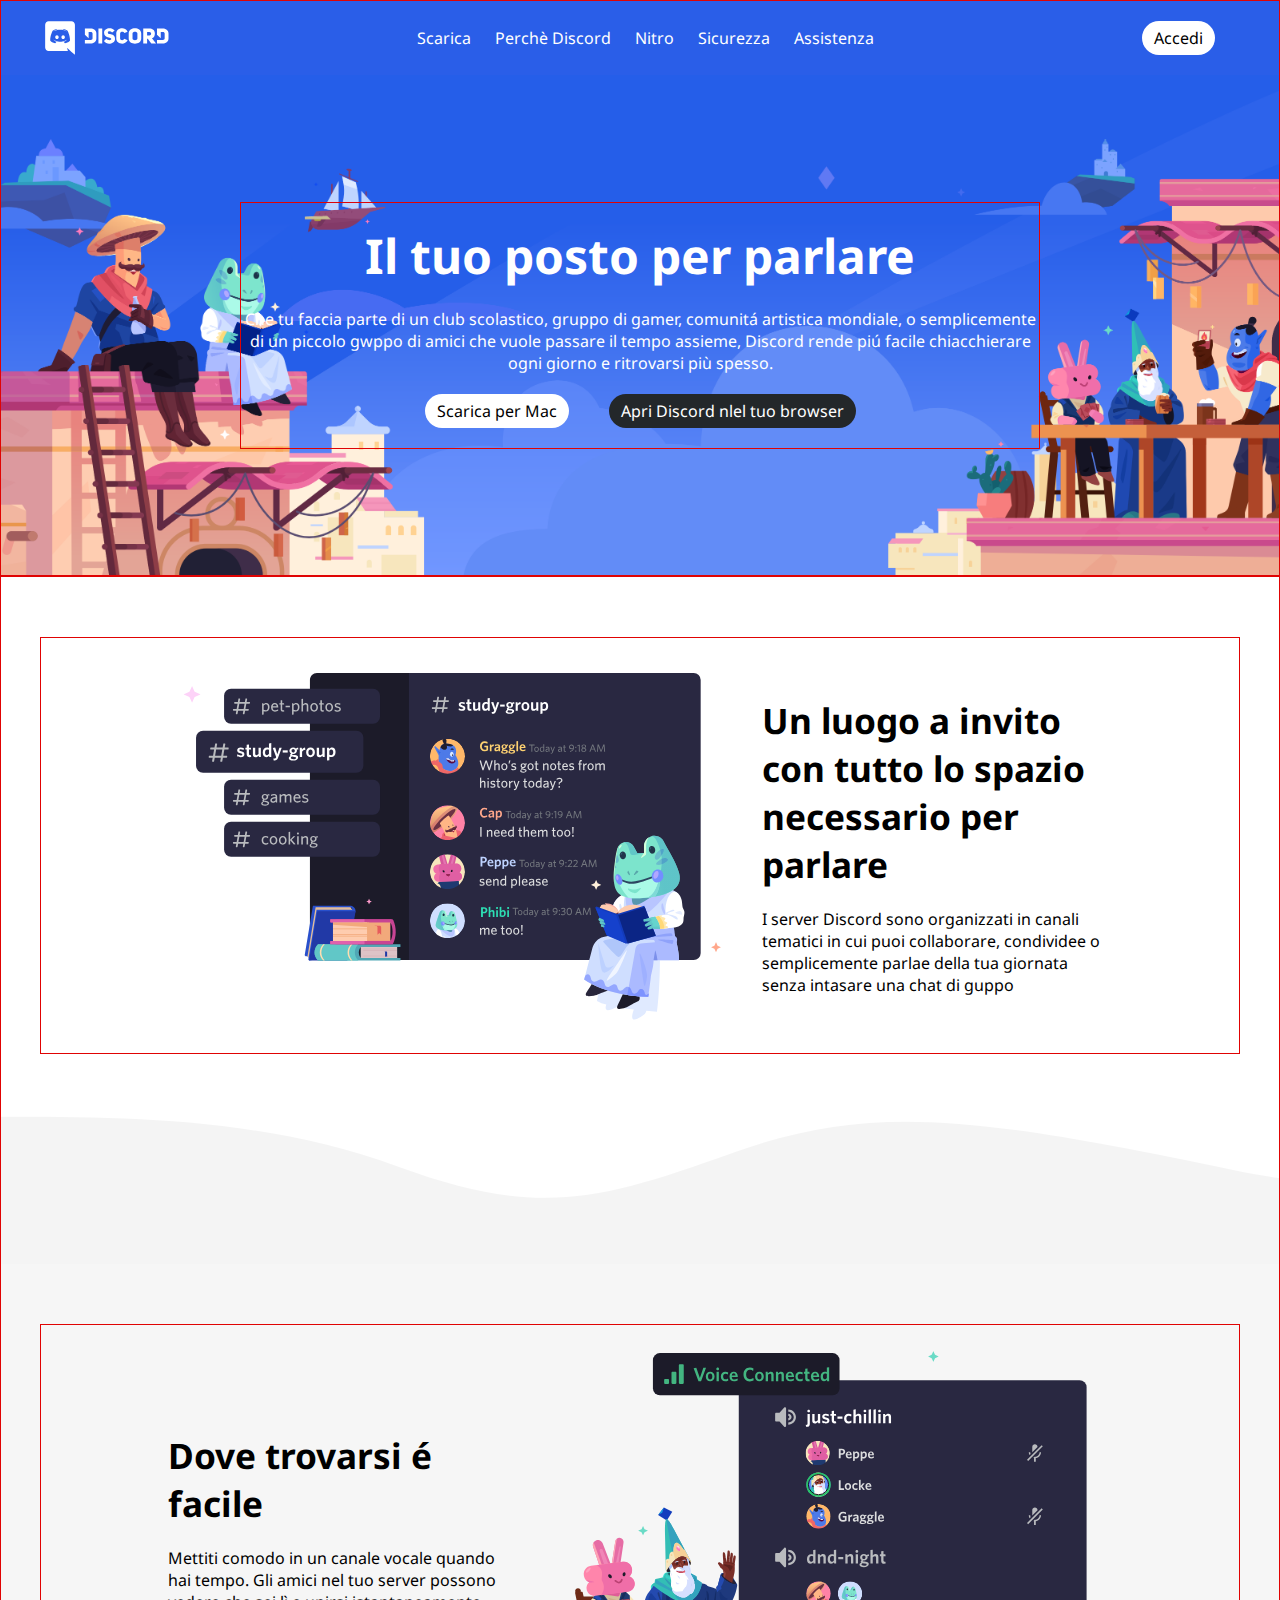
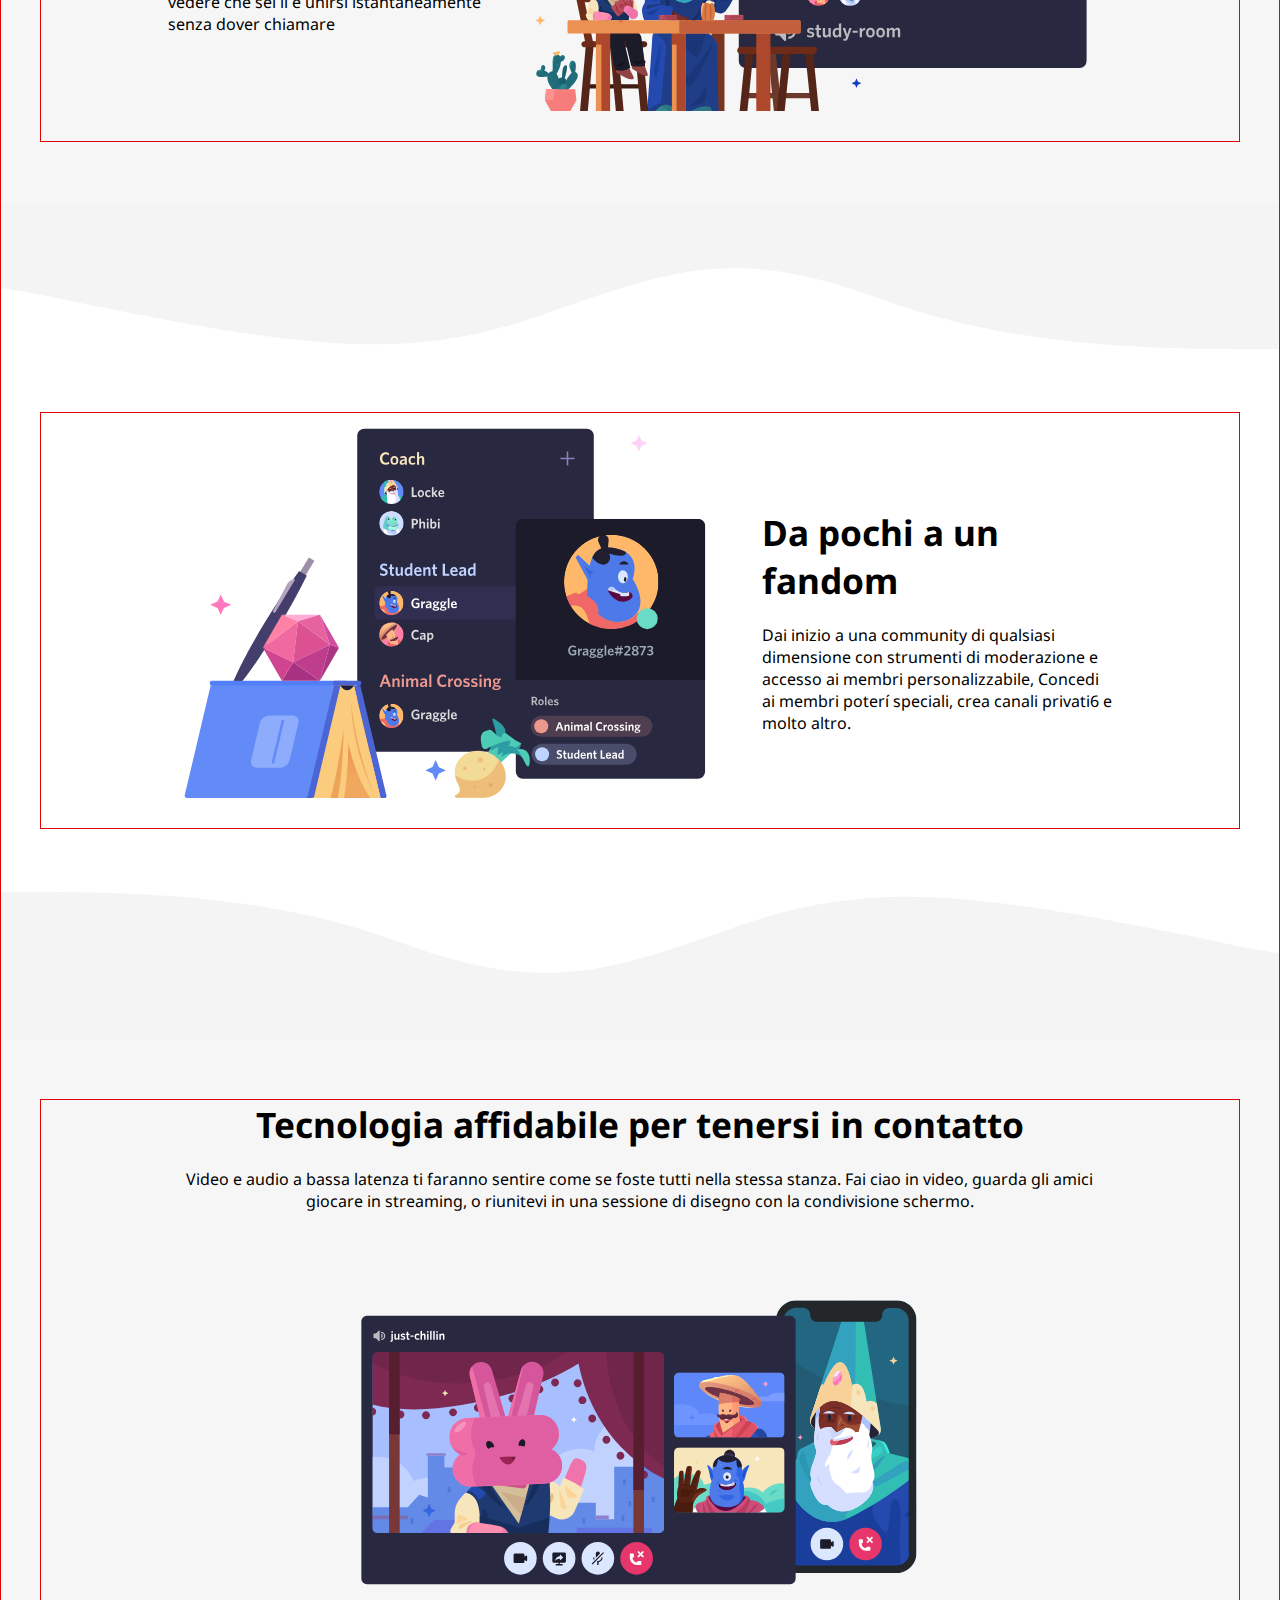
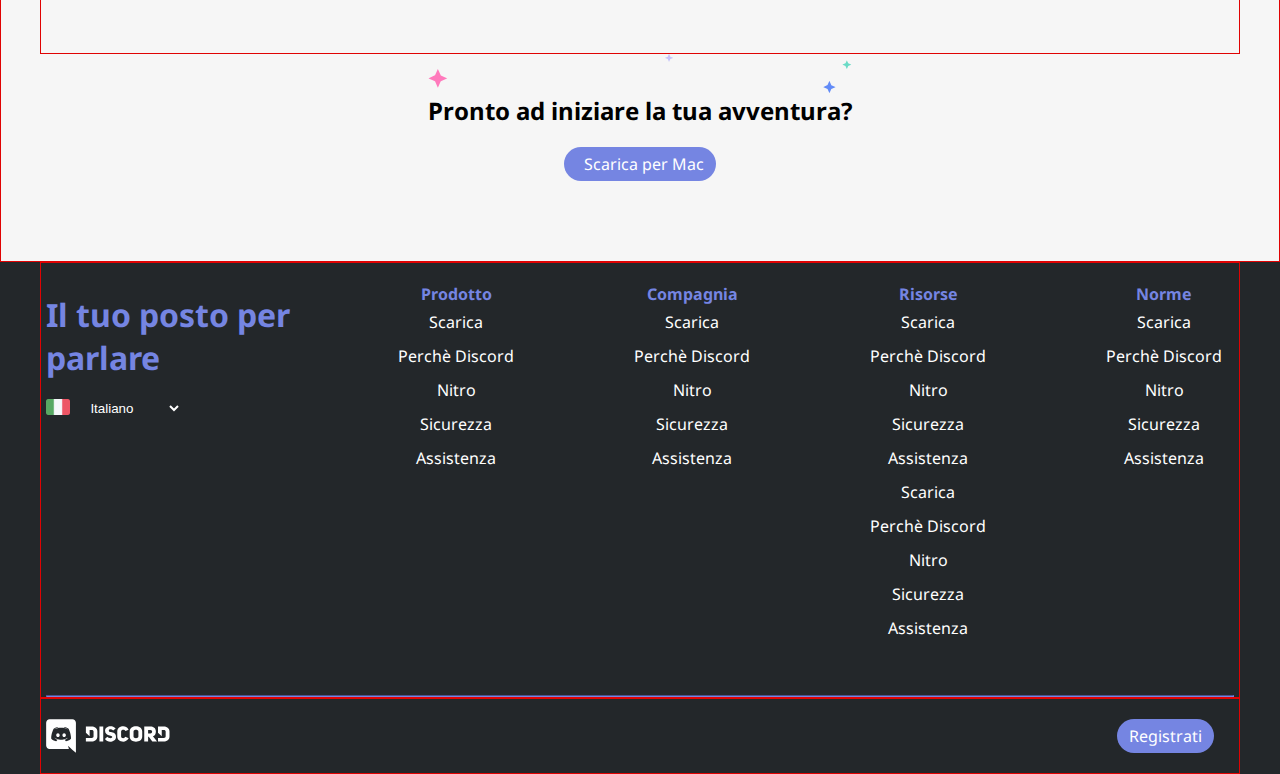
==== commit f93d66d3: "ended main page. Started Login page (unfinished)" ====
--- a/index.html
+++ b/index.html
@@ -21,7 +21,7 @@
                 <li><a href="">Sicurezza</a></li>
                 <li><a href="">Assistenza</a></li>
             </ul>
-            <a href="" class="button">Accedi</a>
+            <a href="Login/login.html" class="button">Accedi</a>
         </nav>
         <div id="hero">
             <div class="container d-flex f-center">
--- a/css/style.css
+++ b/css/style.css
@@ -14,9 +14,9 @@
     background-color: var(--color-secondary);
     font-family: 'Noto Sans', sans-serif;
 }
-/* .debug{
-    border: 1px solid black;
-} */
+.debug{
+    border: 1px solid rgb(224, 3, 3);
+}
 
 
 ul{
@@ -221,3 +221,33 @@
     margin-top: 30px;
     border-color: var(--color-accessory);
 }
+
+/* LOGIN PAGE */
+/* LOGIN PAGE */
+/* LOGIN PAGE */
+
+#log-header{
+    padding-bottom: 1%;
+    padding-top: 1%;
+    background-color: var(--color-primary);
+}
+#log-body{
+    background-color: var(--color-accessory);
+    background-image: url('../img/jumbo.png');
+    background-repeat: no-repeat;
+    background-size: cover;
+}
+.login-box{
+    margin: 100px;
+    padding: 30px 20px;
+    width: 100%;
+    padding: 0;
+    margin-top: 50px;
+    margin-bottom: 50px;
+    justify-content: center;
+}
+.qr-sction{
+    justify-content: flex-end;
+    align-content: center;
+}
+
